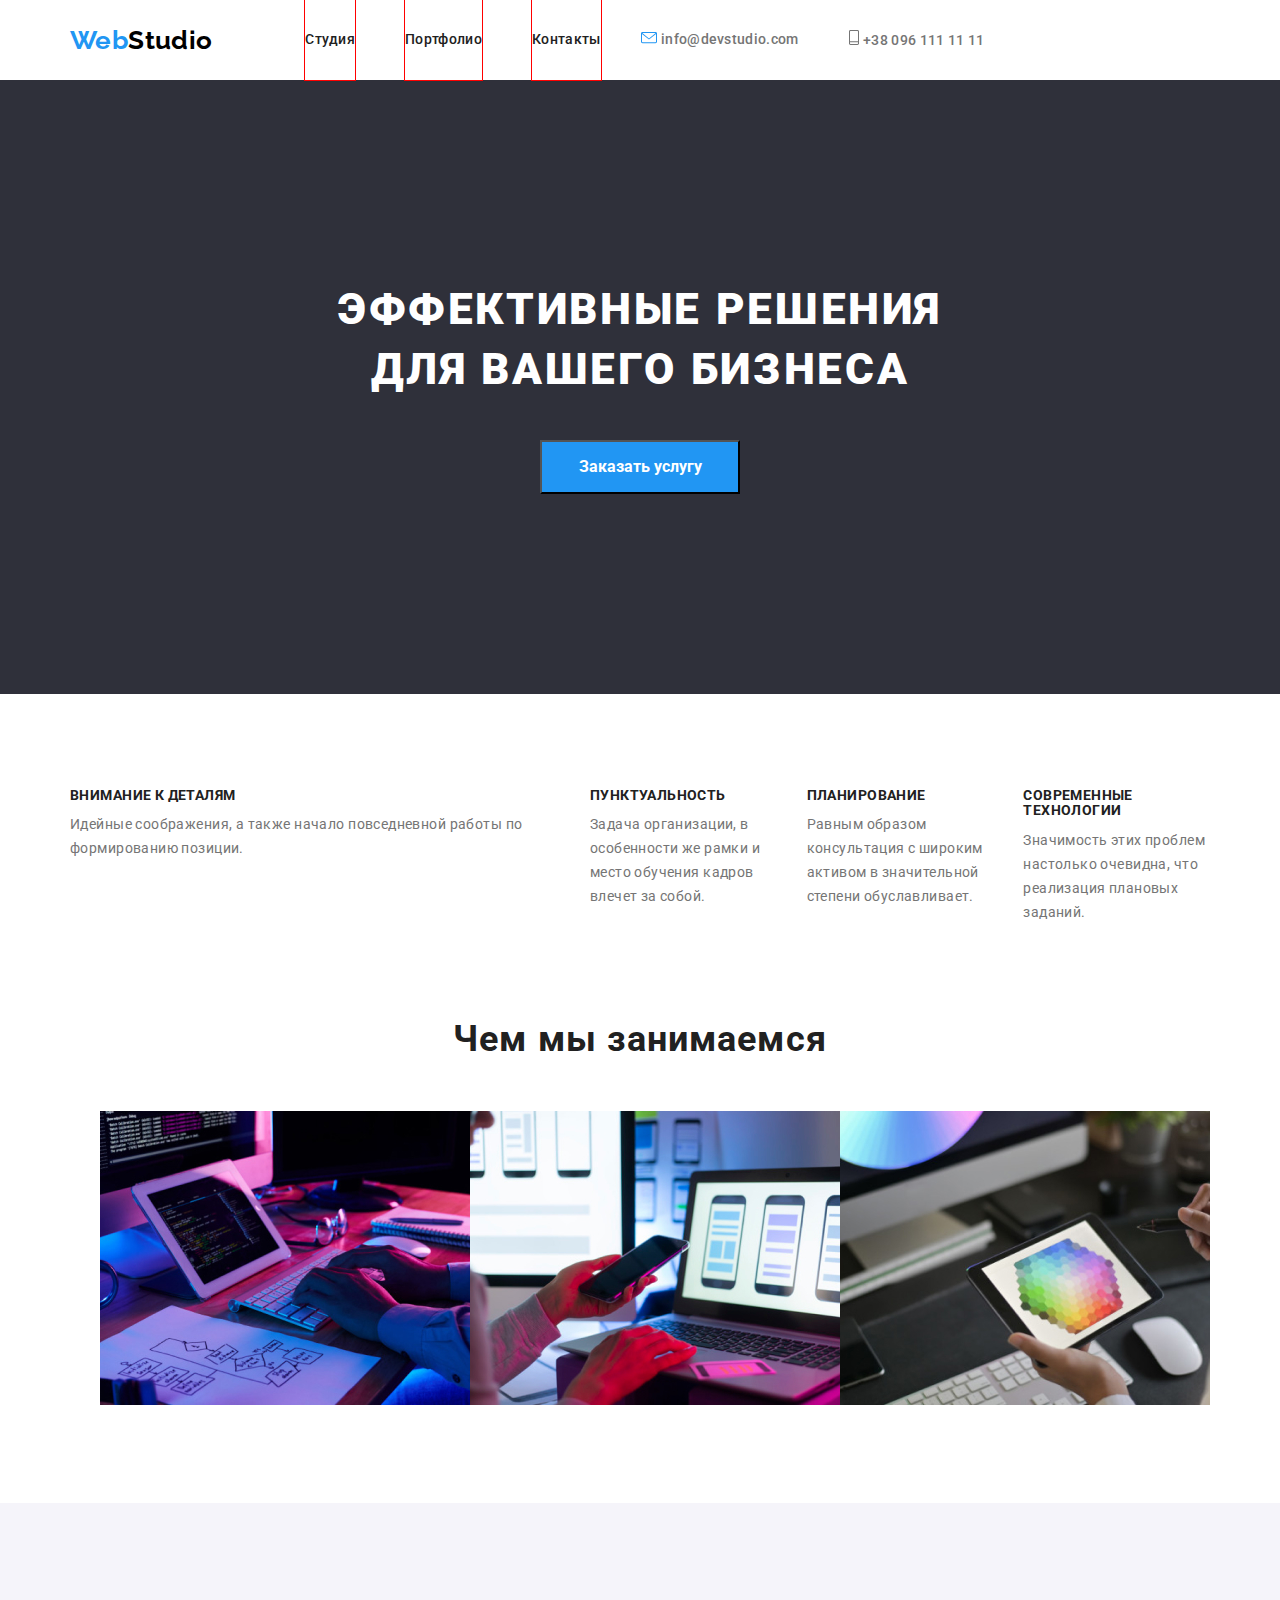
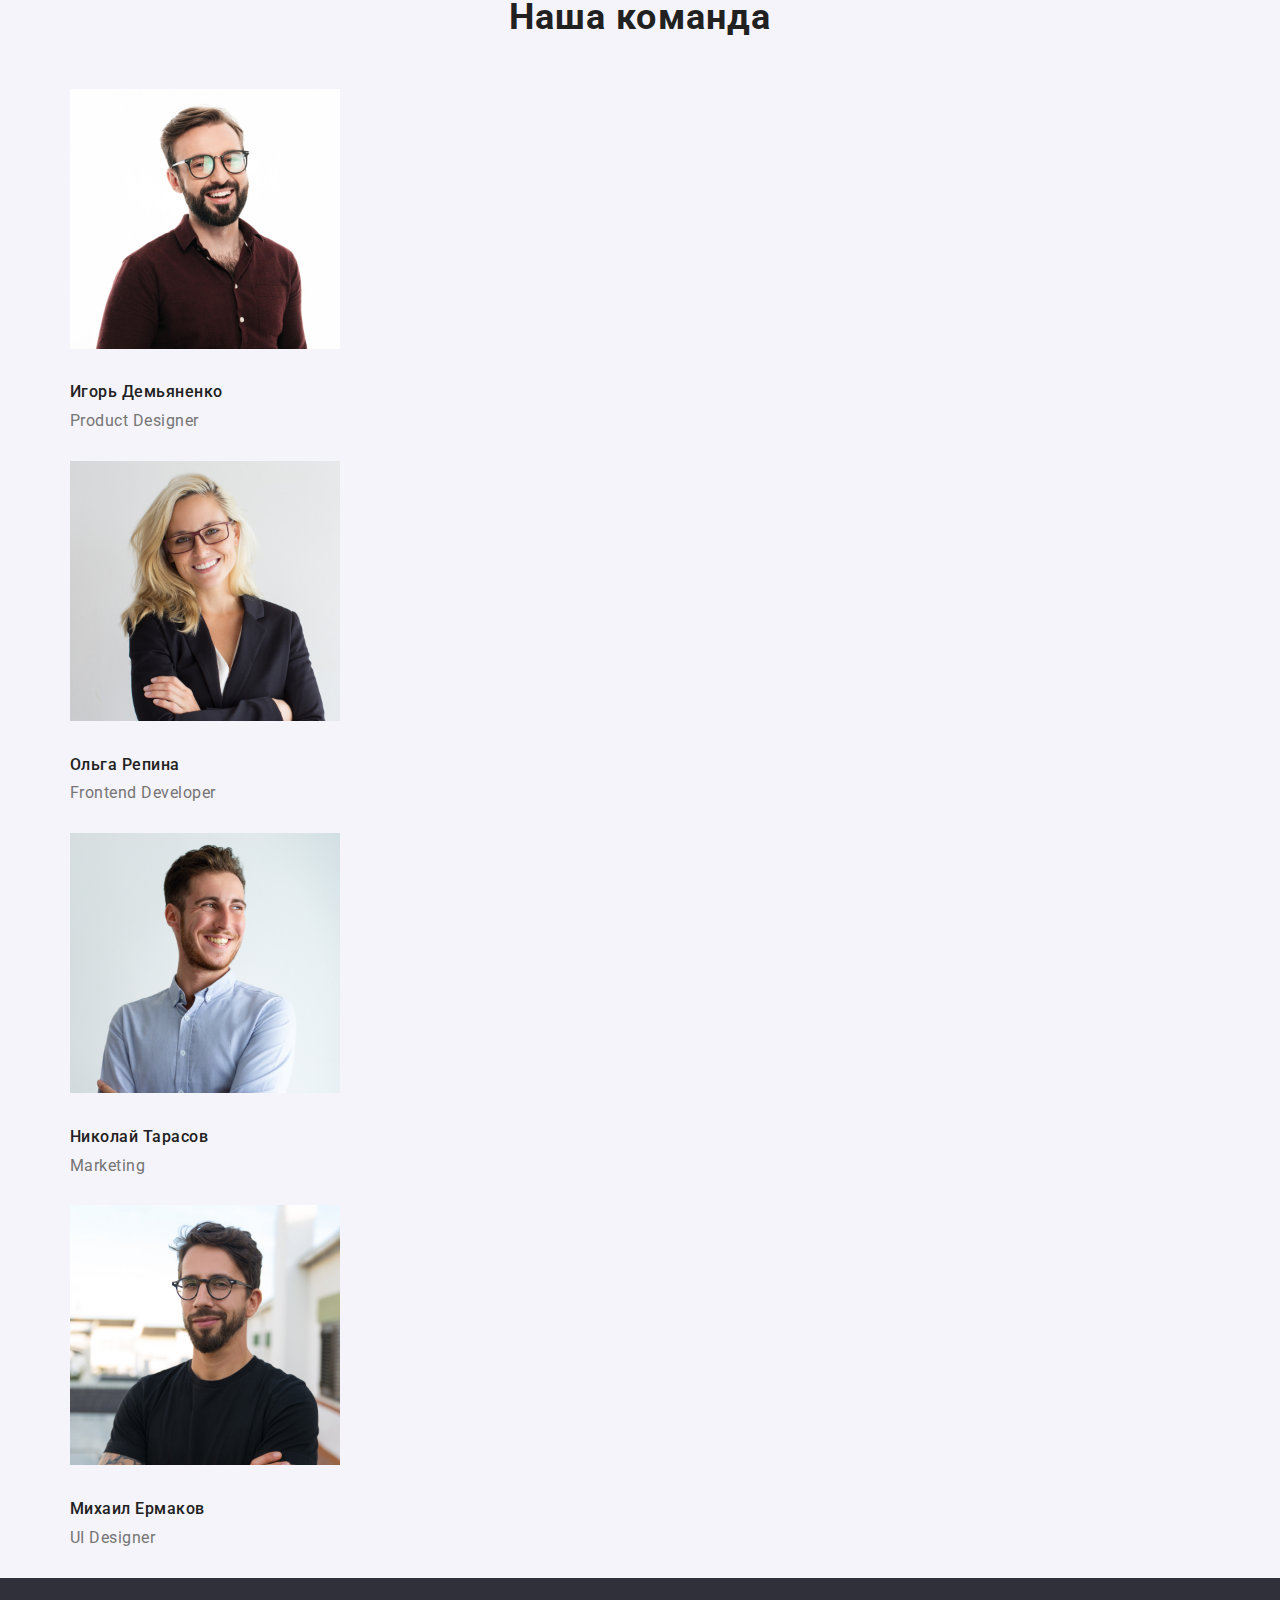
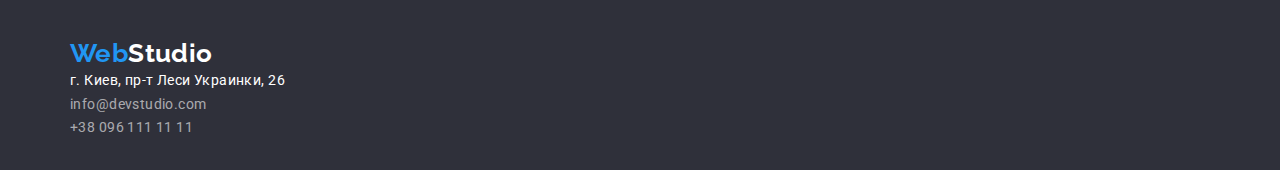
==== index.html @ 966b2a79 "добавляет флекс боксы" ====
<!DOCTYPE html>
<html lang="ru">
  <head>
    <meta charset="UTF-8" />
    <meta name="viewport" content="width=device-width, initial-scale=1.0" />
    <title>Студия</title>
    <link
      href="https://fonts.googleapis.com/css2?family=Raleway:wght@700&family=Roboto:wght@400;500;700;900&display=swap"
      rel="stylesheet"
    />
    <link
      rel="stylesheet"
      href="https://cdnjs.cloudflare.com/ajax/libs/modern-normalize/0.7.0/modern-normalize.min.css"
    />
    <link rel="stylesheet" href="./css/style.css" />
  </head>

  <body>
    <!--Logo, Navigation, Contacts, Шапка сайта-->

    <header class="page-header">
      <div class="container">
        <div class="main-header">
          <nav class="nav-box">
            <a href="" class="logo">
              <span class="logo-web">Web</span>
              <span class="logo-studio">Studio</span>
            </a>
            <ul class="site-nav">
              <li class="item"><a href="" class="nav-link">Студия</a></li>
              <li class="item">
                <a href="./portfolio.html" class="nav-link">Портфолио</a>
              </li>
              <li class="item"><a href="" class="nav-link">Контакты</a></li>
            </ul>
          </nav>
          <address>
            <ul class="contacts">
              <li class="item">
                <img src="./img/mail.svg" alt="почта" />
                <a class="contacts-link" href="mailto:info@devstudio.com"
                  >info@devstudio.com</a
                >
              </li>
              <li class="item">
                <img src="./img/tell.svg" alt="телефон" />
                <a class="contacts-link" href="tel:+380961111111"
                  >+38 096 111 11 11</a
                >
              </li>
            </ul>
          </address>
        </div>
      </div>
    </header>

    <main>
      <!--Hero, Эффективные решения для вашего бизнеса-->

      <section class="hero">
        <div class="container">
          <h1 class="hero-title">
            Эффективные решения <br />
            для вашего бизнеса
          </h1>
          <div class="btn-container">
            <button class="hero-btn">Заказать услугу</button>
          </div>
        </div>
      </section>

      <!--Edge, Наши преимущества-->

      <section class="edge">
        <div class="container">
          <h2 class="edge-hidden">Наши преимущества</h2>
          <ul class="edge-list">
            <li class="edge-item">
              <h3 class="edge-title">Внимание к деталям</h3>
              <p class="edge-text">
                Идейные соображения, а также начало повседневной работы по
                формированию позиции.
              </p>
            </li>
            <li class="edge-item">
              <h3 class="edge-title">Пунктуальность</h3>
              <p class="edge-text">
                Задача организации, в особенности же рамки и место обучения
                кадров влечет за собой.
              </p>
            </li>
            <li class="edge-item">
              <h3 class="edge-title">Планирование</h3>
              <p class="edge-text">
                Равным образом консультация с широким активом в значительной
                степени обуславливает.
              </p>
            </li>
            <li class="edge-item">
              <h3 class="edge-title">Современные технологии</h3>
              <p class="edge-text">
                Значимость этих проблем настолько очевидна, что реализация
                плановых заданий.
              </p>
            </li>
          </ul>
        </div>
      </section>

      <!--Works, Чем мы занимаемся-->

      <section class="work">
        <div class="container">
          <h2 class="work-title">Чем мы занимаемся</h2>
          <ul class="work-list">
            <li>
              <img
                src="./img/img.jpg"
                alt="Десктопные приложения"
                width="370"
              />
            </li>
            <li>
              <img
                src="./img/img2.jpg"
                alt="Мобильные приложения"
                width="370"
              />
            </li>
            <li>
              <img src="./img/img3.jpg" alt="Дизайн" width="370" />
            </li>
          </ul>
        </div>
      </section>

      <!-- Staff, Наша команда-->

      <section class="staff">
        <div class="container">
          <h2 class="staff-title">Наша команда</h2>
          <ul class="staff-list">
            <li>
              <img
                class="image"
                src="./img/igor-dem.jpg"
                alt="Игорь Демьяненко"
                width="270"
              />
              <p class="name">Игорь Демьяненко</p>
              <p class="descript">Product Designer</p>
            </li>
            <li>
              <img src="./img/olga.jpg" alt="Ольга Репина" width="270" />
              <p class="name">Ольга Репина</p>
              <p class="descript">Frontend Developer</p>
            </li>
            <li>
              <img src="./img/nikolay.jpg" alt="Николай Тарасов" width="270" />
              <p class="name">Николай Тарасов</p>
              <p class="descript">Marketing</p>
            </li>
            <li>
              <img src="./img/mikael.jpg" alt="Михаил Ермаков" width="270" />
              <p class="name">Михаил Ермаков</p>
              <p class="descript">UI Designer</p>
            </li>
          </ul>
        </div>
      </section>
    </main>

    <footer class="footer">
      <div class="container">
        <a href="" class="logo-footer">
          <span class="logo-web">Web</span>
          <span class="logo-studio-fotter">Studio</span>
        </a>
        <address>
          <ul class="footer-list">
            <li class="adress">г. Киев, пр-т Леси Украинки, 26</li>
            <li>
              <a class="adress_link" href="mailto:info@devstudio.com"
                >info@devstudio.com</a
              >
            </li>
            <li>
              <a class="adress_link" href="tel:+380961111111"
                >+38 096 111 11 11</a
              >
            </li>
          </ul>
        </address>
      </div>
    </footer>
  </body>
</html>
---- css/style.css ----
html {
  box-sizing: border-box;
}

*,
*::before,
*::after {
  box-sizing: inherit;
}

body {
  font-family: "Roboto", sans-serif;
  color: #757575;
  letter-spacing: 0.02em;
}

ul {
  list-style-type: none;
  margin: 0px;
}

a {
  text-decoration: none;
}

/* container */
.container {
  width: 1170px;
  margin-left: auto;
  margin-right: auto;
  padding-right: 15px;
  padding-left: 15px;
}

/* page-header */

.main-header {
  display: flex;
  align-items: center;
}
/* Logo */
.logo {
  font-family: "Raleway", sans-serif;
  font-weight: 700;
  font-size: 26px;
  line-height: 1.19;
  text-decoration: none;
}

.logo .logo-studio {
  color: #000000;
  margin-left: -6px;
  margin-right: 93px;
}

.logo .logo-web {
  color: #2196f3;
}

.logo-footer .logo-web {
  color: #2196f3;
}

.logo-footer .logo-studio-fotter {
  margin-left: -6px;
  color: #ffffff;
}

.logo-footer {
  display: inline-block;
  margin-top: 60px;

  font-family: "Raleway", sans-serif;
  font-weight: 700;
  font-size: 26px;
  line-height: 1.19;
  text-decoration: none;
}

/* Navigation */
.site-nav {
  display: flex;
  margin-left: 0px;
  padding-left: 0px;
}

.nav-box {
  display: flex;
  align-items: center;
}

.site-nav .item {
  outline: 1px solid red;
}

.site-nav .item:not(:last-child) {
  margin-right: 50px;
}

.site-nav .nav-link {
  display: block;
  padding-top: 32px;
  padding-bottom: 32px;
  color: #212121;
  font-weight: 500;
  font-size: 14px;
  line-height: 1.14;
}

.nav-link:hover,
.nav-link:focus {
  color: #2196f3;
}

/* Contacts Header */
.contacts {
  display: flex;
  margin-left: auto;
}

.contacts .item:not(:last-child) {
  margin-right: 50px;
}

.contacts .contacts-link {
  font-style: normal;
  font-weight: 500;
  font-size: 14px;
  line-height: 1.14;
  color: #757575;
}

.contacts-link:hover,
.contacts-link:focus {
  color: #2196f3;
}

/* Hero */
.hero {
  background-color: #2f303a;
  color: #ffffff;
}

.hero .hero-title {
  margin: 0px;
  padding-top: 200px;
  margin-bottom: 40px;

  font-weight: 900;
  font-size: 44px;
  line-height: 1.36;
  letter-spacing: 0.06em;
  text-align: center;
  text-transform: uppercase;
}

.hero .hero-btn {
  padding: 10px 32px;
  width: 200px;

  color: #ffffff;
  font-family: "Roboto", sans-serif;
  background-color: #2196f3;
  font-weight: 700;
  font-size: 16px;
  line-height: 1.87;
  text-align: center;
}

.btn-container {
  text-align: center;
  margin-left: auto;
  margin-right: auto;
  padding-bottom: 200px;
}

/* Edge Преимущества */
.edge-list {
  display: flex;
  padding: 94px 0px;
}

.edge .edge-title {
  margin: 0px;
  margin-bottom: 10px;

  color: #212121;
  font-weight: 700;
  font-size: 14px;
  line-height: 1.14;
  letter-spacing: 0.03em;
  text-transform: uppercase;
}

.edge-item:not(:first-child) {
  padding-left: 30px;
  width: 270px;
}

.edge-hidden {
  display: none;
}

.edge-text {
  margin: 0px;

  font-size: 14px;
  line-height: 1.71;
  letter-spacing: 0.03em;
}

/* Works */

.work .work-title {
  margin: 0px;
  margin-bottom: 50px;

  color: #212121;
  font-weight: bold;
  font-size: 36px;
  line-height: 1.16;
  letter-spacing: 0.03em;
  text-align: center;
}

.work-list {
  display: inline-flex;

  margin: 0px;
  margin-right: auto;
  margin-left: auto;
  padding-right: 0px;
  padding-left: 0px;
  padding-bottom: 94px;
}

.work-list:not(:first-child) {
  padding-left: 30px;
}

/* Stuff */
.staff {
  background-color: #f5f4fa;
}
.staff .staff-title {
  margin: 0px;
  margin-bottom: 50px;
  padding-top: 94px;

  color: #212121;
  font-weight: 700;
  font-size: 36px;
  line-height: 1.16;
  letter-spacing: 0.03em;
  text-align: center;
}

.staff ul {
  padding-left: 0px;
}

.staff-list .name {
  margin-bottom: 10px;
  margin-top: 30px;

  color: #212121;
  font-weight: 500;
  font-size: 16px;
  line-height: 1.18;
  letter-spacing: 0.03em;
}

.image {
  margin-left: 0px;
  margin-right: 0px;
}

.staff-list .descript {
  margin: 0px;
  padding-bottom: 30px;

  font-size: 16px;
  line-height: 1.18;
  letter-spacing: 0.03em;
}

/* Footer */
.footer {
  background-color: #2f303a;
}

.footer .adress {
  color: #ffffff;
  font-style: normal;
  font-size: 14px;
  line-height: 1.71;
  letter-spacing: 0.03em;
}

.footer-list {
  padding: 0px;
}

.footer-list:last-child {
  padding-bottom: 30px;
}

.footer .adress_link {
  color: rgba(255, 255, 255, 0.6);
  font-style: normal;
  font-size: 14px;
  line-height: 1.71;
  letter-spacing: 0.03em;
}

.footer .adress_link:focus,
.footer .adress_link:hover {
  color: #2196f3;
}
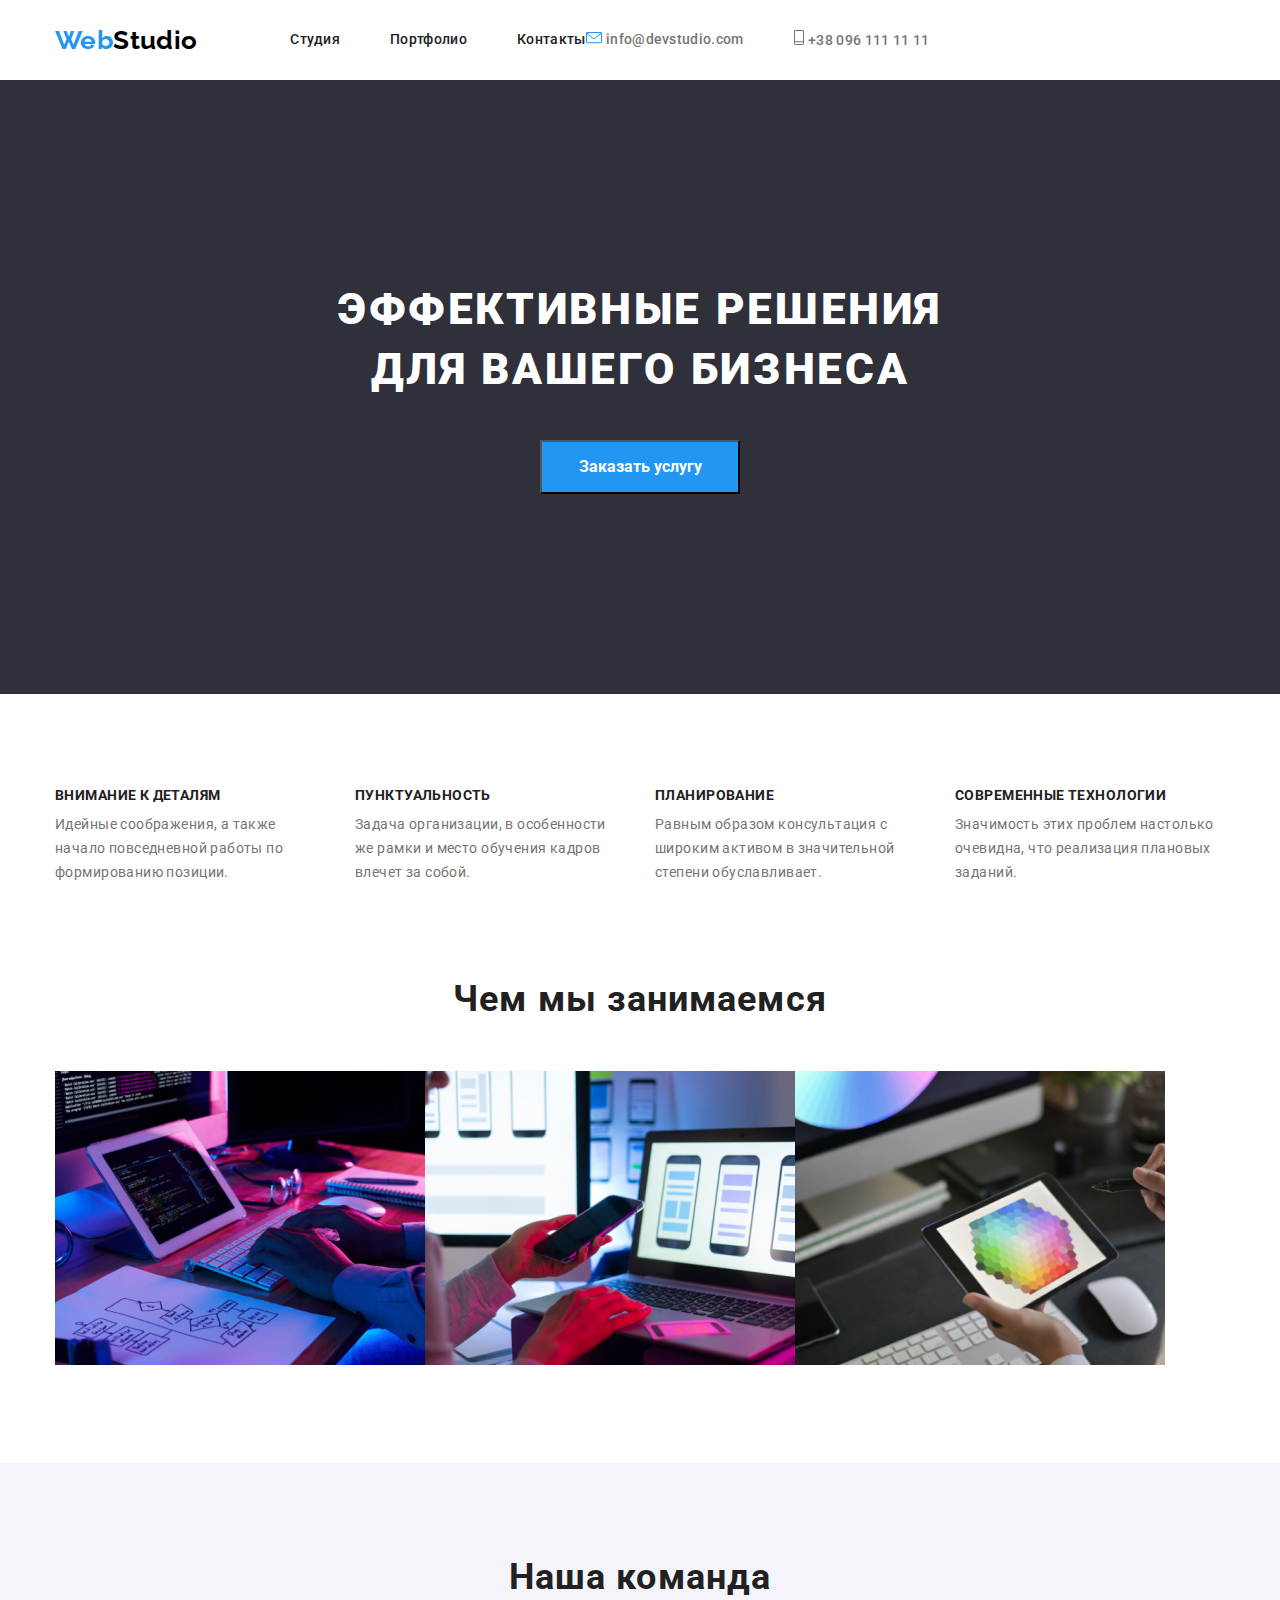
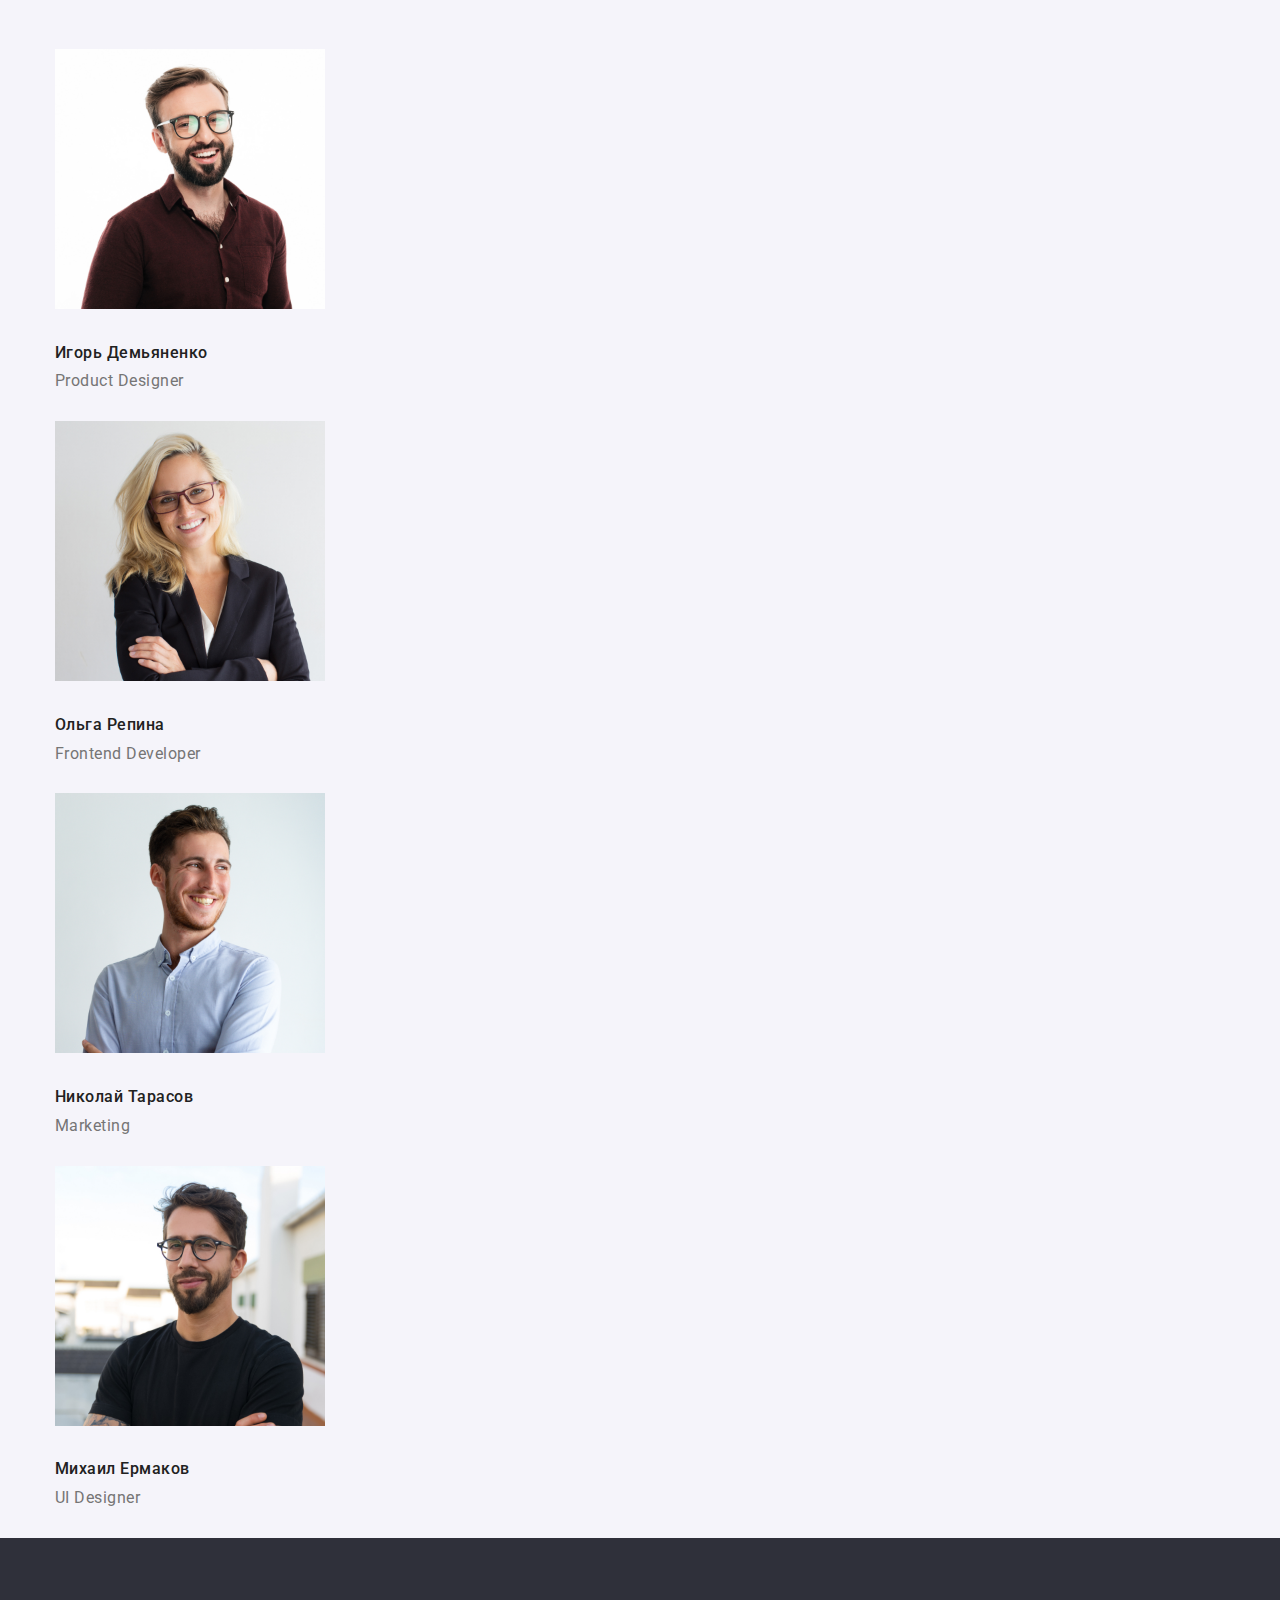
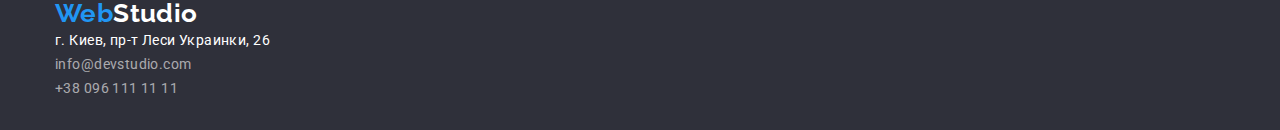
==== commit 56ea7419: "Правки третьего дз" ====
--- a/index.html
+++ b/index.html
@@ -34,22 +34,24 @@
               <li class="item"><a href="" class="nav-link">Контакты</a></li>
             </ul>
           </nav>
-          <address>
-            <ul class="contacts">
-              <li class="item">
-                <img src="./img/mail.svg" alt="почта" />
-                <a class="contacts-link" href="mailto:info@devstudio.com"
-                  >info@devstudio.com</a
-                >
-              </li>
-              <li class="item">
-                <img src="./img/tell.svg" alt="телефон" />
-                <a class="contacts-link" href="tel:+380961111111"
-                  >+38 096 111 11 11</a
-                >
-              </li>
-            </ul>
-          </address>
+          <div class="contacts-box">
+            <address>
+              <ul class="contacts">
+                <li class="item">
+                  <img src="./img/mail.svg" alt="почта" />
+                  <a class="contacts-link" href="mailto:info@devstudio.com"
+                    >info@devstudio.com</a
+                  >
+                </li>
+                <li class="item">
+                  <img src="./img/tell.svg" alt="телефон" />
+                  <a class="contacts-link" href="tel:+380961111111"
+                    >+38 096 111 11 11</a
+                  >
+                </li>
+              </ul>
+            </address>
+          </div>
         </div>
       </div>
     </header>
--- a/css/style.css
+++ b/css/style.css
@@ -1,13 +1,3 @@
-html {
-  box-sizing: border-box;
-}
-
-*,
-*::before,
-*::after {
-  box-sizing: inherit;
-}
-
 body {
   font-family: "Roboto", sans-serif;
   color: #757575;
@@ -17,6 +7,7 @@
 ul {
   list-style-type: none;
   margin: 0px;
+  padding: 0px;
 }
 
 a {
@@ -25,7 +16,7 @@
 
 /* container */
 .container {
-  width: 1170px;
+  width: 1200px;
   margin-left: auto;
   margin-right: auto;
   padding-right: 15px;
@@ -44,7 +35,6 @@
   font-weight: 700;
   font-size: 26px;
   line-height: 1.19;
-  text-decoration: none;
 }
 
 .logo .logo-studio {
@@ -78,19 +68,15 @@
 }
 
 /* Navigation */
+.nav-box {
+  display: flex;
+  align-items: center;
+}
+
 .site-nav {
   display: flex;
   margin-left: 0px;
   padding-left: 0px;
-}
-
-.nav-box {
-  display: flex;
-  align-items: center;
-}
-
-.site-nav .item {
-  outline: 1px solid red;
 }
 
 .site-nav .item:not(:last-child) {
@@ -115,10 +101,9 @@
 /* Contacts Header */
 .contacts {
   display: flex;
-  margin-left: auto;
-}
-
-.contacts .item:not(:last-child) {
+}
+
+.contacts .item {
   margin-right: 50px;
 }
 
@@ -177,6 +162,7 @@
 /* Edge Преимущества */
 .edge-list {
   display: flex;
+  justify-content: space-between;
   padding: 94px 0px;
 }
 
@@ -191,9 +177,7 @@
   letter-spacing: 0.03em;
   text-transform: uppercase;
 }
-
-.edge-item:not(:first-child) {
-  padding-left: 30px;
+.edge-item {
   width: 270px;
 }
 
@@ -224,7 +208,7 @@
 }
 
 .work-list {
-  display: inline-flex;
+  display: flex;
 
   margin: 0px;
   margin-right: auto;
@@ -234,10 +218,6 @@
   padding-bottom: 94px;
 }
 
-.work-list:not(:first-child) {
-  padding-left: 30px;
-}
-
 /* Stuff */
 .staff {
   background-color: #f5f4fa;
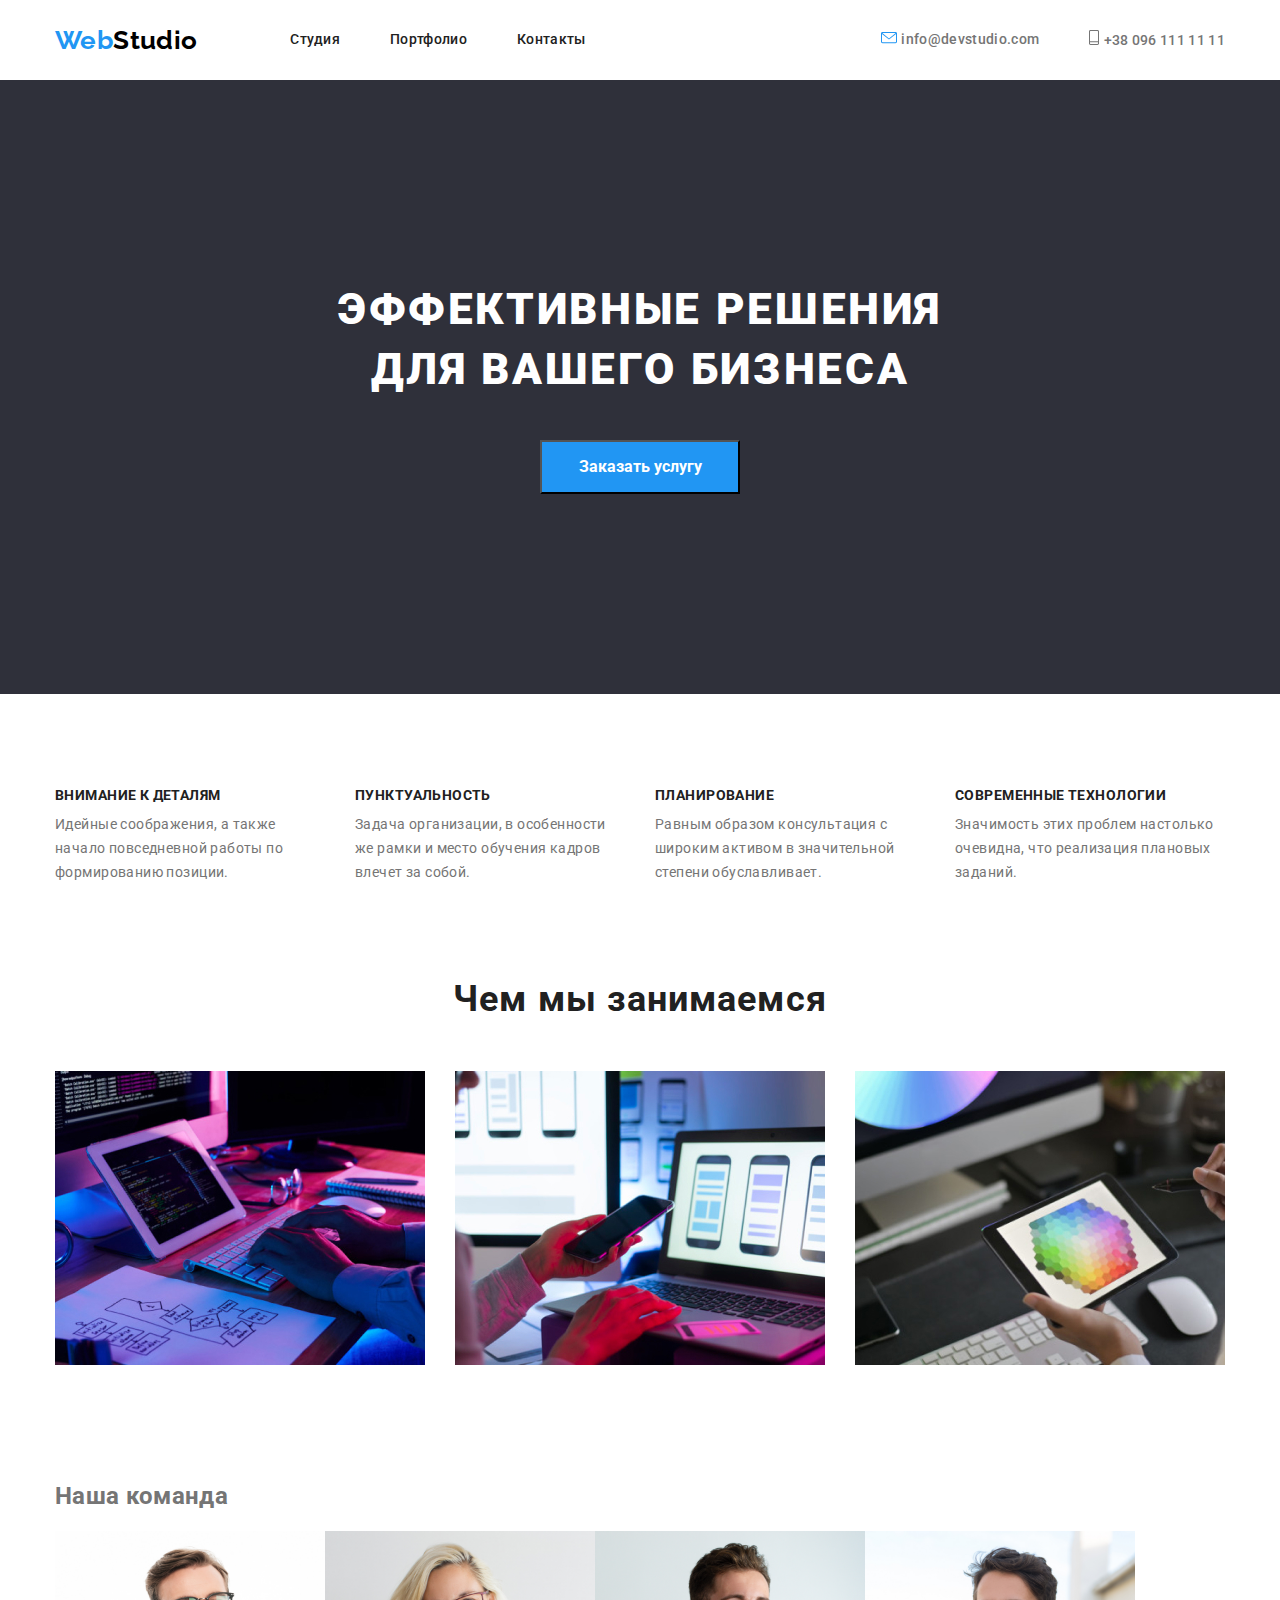
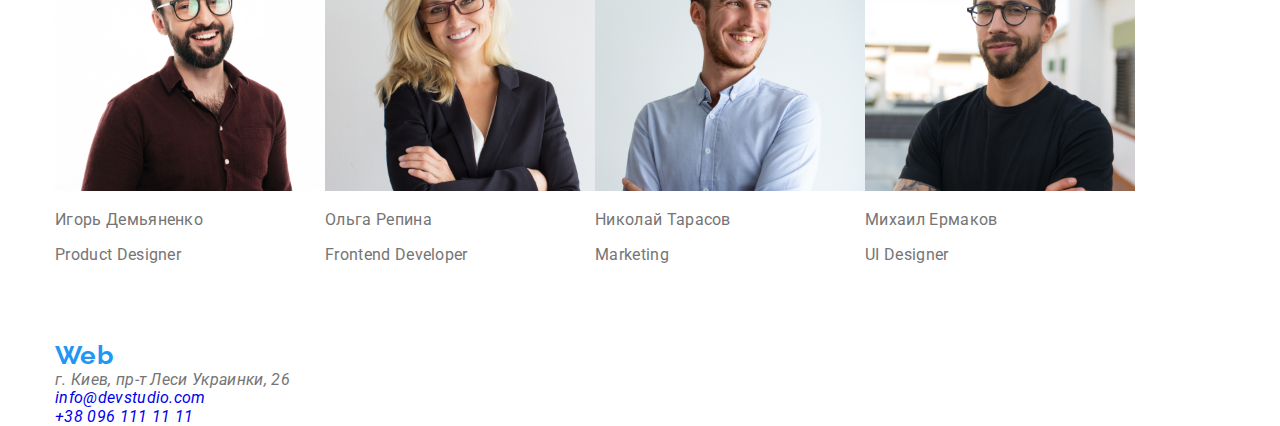
==== commit 0ecc4387: "Добавляет сетку первой половины страницы" ====
--- a/index.html
+++ b/index.html
@@ -19,46 +19,45 @@
     <!--Logo, Navigation, Contacts, Шапка сайта-->
 
     <header class="page-header">
-      <div class="container">
-        <div class="main-header">
-          <nav class="nav-box">
-            <a href="" class="logo">
-              <span class="logo-web">Web</span>
-              <span class="logo-studio">Studio</span>
-            </a>
-            <ul class="site-nav">
-              <li class="item"><a href="" class="nav-link">Студия</a></li>
-              <li class="item">
-                <a href="./portfolio.html" class="nav-link">Портфолио</a>
-              </li>
-              <li class="item"><a href="" class="nav-link">Контакты</a></li>
-            </ul>
-          </nav>
-          <div class="contacts-box">
-            <address>
-              <ul class="contacts">
-                <li class="item">
-                  <img src="./img/mail.svg" alt="почта" />
-                  <a class="contacts-link" href="mailto:info@devstudio.com"
-                    >info@devstudio.com</a
-                  >
-                </li>
-                <li class="item">
-                  <img src="./img/tell.svg" alt="телефон" />
-                  <a class="contacts-link" href="tel:+380961111111"
-                    >+38 096 111 11 11</a
-                  >
-                </li>
-              </ul>
-            </address>
-          </div>
-        </div>
+      <div class="container flex-box main-header">
+        <nav class="nav-box">
+          <a href="" class="logo">
+            <span class="logo-web">Web</span>
+            <span class="logo-studio">Studio</span>
+          </a>
+          <ul class="site-nav menu-list">
+            <li class="menu-item">
+              <a href="" class="nav-link">Студия</a>
+            </li>
+            <li class="menu-item">
+              <a href="./portfolio.html" class="nav-link">Портфолио</a>
+            </li>
+            <li class="menu-item">
+              <a href="" class="nav-link">Контакты</a>
+            </li>
+          </ul>
+        </nav>
+
+        <address>
+          <ul class="contacts">
+            <li class="item">
+              <img src="./img/mail.svg" alt="почта" />
+              <a class="contacts-link" href="mailto:info@devstudio.com"
+                >info@devstudio.com</a
+              >
+            </li>
+            <li class="item">
+              <img src="./img/tell.svg" alt="телефон" />
+              <a class="contacts-link" href="tel:+380961111111"
+                >+38 096 111 11 11</a
+              >
+            </li>
+          </ul>
+        </address>
       </div>
     </header>
-
     <main>
       <!--Hero, Эффективные решения для вашего бизнеса-->
-
       <section class="hero">
         <div class="container">
           <h1 class="hero-title">
@@ -72,11 +71,10 @@
       </section>
 
       <!--Edge, Наши преимущества-->
-
       <section class="edge">
         <div class="container">
           <h2 class="edge-hidden">Наши преимущества</h2>
-          <ul class="edge-list">
+          <ul class="edge-list flex-box">
             <li class="edge-item">
               <h3 class="edge-title">Внимание к деталям</h3>
               <p class="edge-text">
@@ -110,26 +108,25 @@
       </section>
 
       <!--Works, Чем мы занимаемся-->
-
       <section class="work">
         <div class="container">
           <h2 class="work-title">Чем мы занимаемся</h2>
-          <ul class="work-list">
-            <li>
+          <ul class="work-list flex-box">
+            <li class="work-item">
               <img
                 src="./img/img.jpg"
                 alt="Десктопные приложения"
                 width="370"
               />
             </li>
-            <li>
+            <li class="work-item">
               <img
                 src="./img/img2.jpg"
                 alt="Мобильные приложения"
                 width="370"
               />
             </li>
-            <li>
+            <li class="work-item">
               <img src="./img/img3.jpg" alt="Дизайн" width="370" />
             </li>
           </ul>
@@ -141,7 +138,7 @@
       <section class="staff">
         <div class="container">
           <h2 class="staff-title">Наша команда</h2>
-          <ul class="staff-list">
+          <ul class="staff-list flex-box">
             <li>
               <img
                 class="image"
--- a/css/style.css
+++ b/css/style.css
@@ -23,14 +23,23 @@
   padding-left: 15px;
 }
 
+.flex-box {
+  display: flex;
+}
+
+.menu-list {
+  display: flex;
+}
+
 /* page-header */
 
 .main-header {
-  display: flex;
   align-items: center;
 }
 /* Logo */
 .logo {
+  margin-right: 93px;
+
   font-family: "Raleway", sans-serif;
   font-weight: 700;
   font-size: 26px;
@@ -40,7 +49,6 @@
 .logo .logo-studio {
   color: #000000;
   margin-left: -6px;
-  margin-right: 93px;
 }
 
 .logo .logo-web {
@@ -71,15 +79,15 @@
 .nav-box {
   display: flex;
   align-items: center;
+  margin-right: auto;
 }
 
 .site-nav {
-  display: flex;
   margin-left: 0px;
   padding-left: 0px;
 }
 
-.site-nav .item:not(:last-child) {
+.menu-item:not(:last-child) {
   margin-right: 50px;
 }
 
@@ -103,7 +111,7 @@
   display: flex;
 }
 
-.contacts .item {
+.contacts .item:first-child {
   margin-right: 50px;
 }
 
@@ -161,9 +169,13 @@
 
 /* Edge Преимущества */
 .edge-list {
-  display: flex;
   justify-content: space-between;
-  padding: 94px 0px;
+  padding-top: 94px;
+  margin-bottom: 94px;
+}
+
+.edge-item:not(:last-child) {
+  margin-right: 30px;
 }
 
 .edge .edge-title {
@@ -208,20 +220,20 @@
 }
 
 .work-list {
-  display: flex;
-
-  margin: 0px;
-  margin-right: auto;
-  margin-left: auto;
   padding-right: 0px;
   padding-left: 0px;
   padding-bottom: 94px;
 }
 
-/* Stuff */
-.staff {
-  background-color: #f5f4fa;
-}
+.work-item {
+  width: calc((100% - 30px * 2) / 3);
+  margin-right: 30px;
+}
+
+.team-item:nth-last-child(-n + 3) {
+  margin-bottom: 0;
+
+  /* Stuff */
 .staff .staff-title {
   margin: 0px;
   margin-bottom: 50px;
@@ -235,9 +247,6 @@
   text-align: center;
 }
 
-.staff ul {
-  padding-left: 0px;
-}
 
 .staff-list .name {
   margin-bottom: 10px;
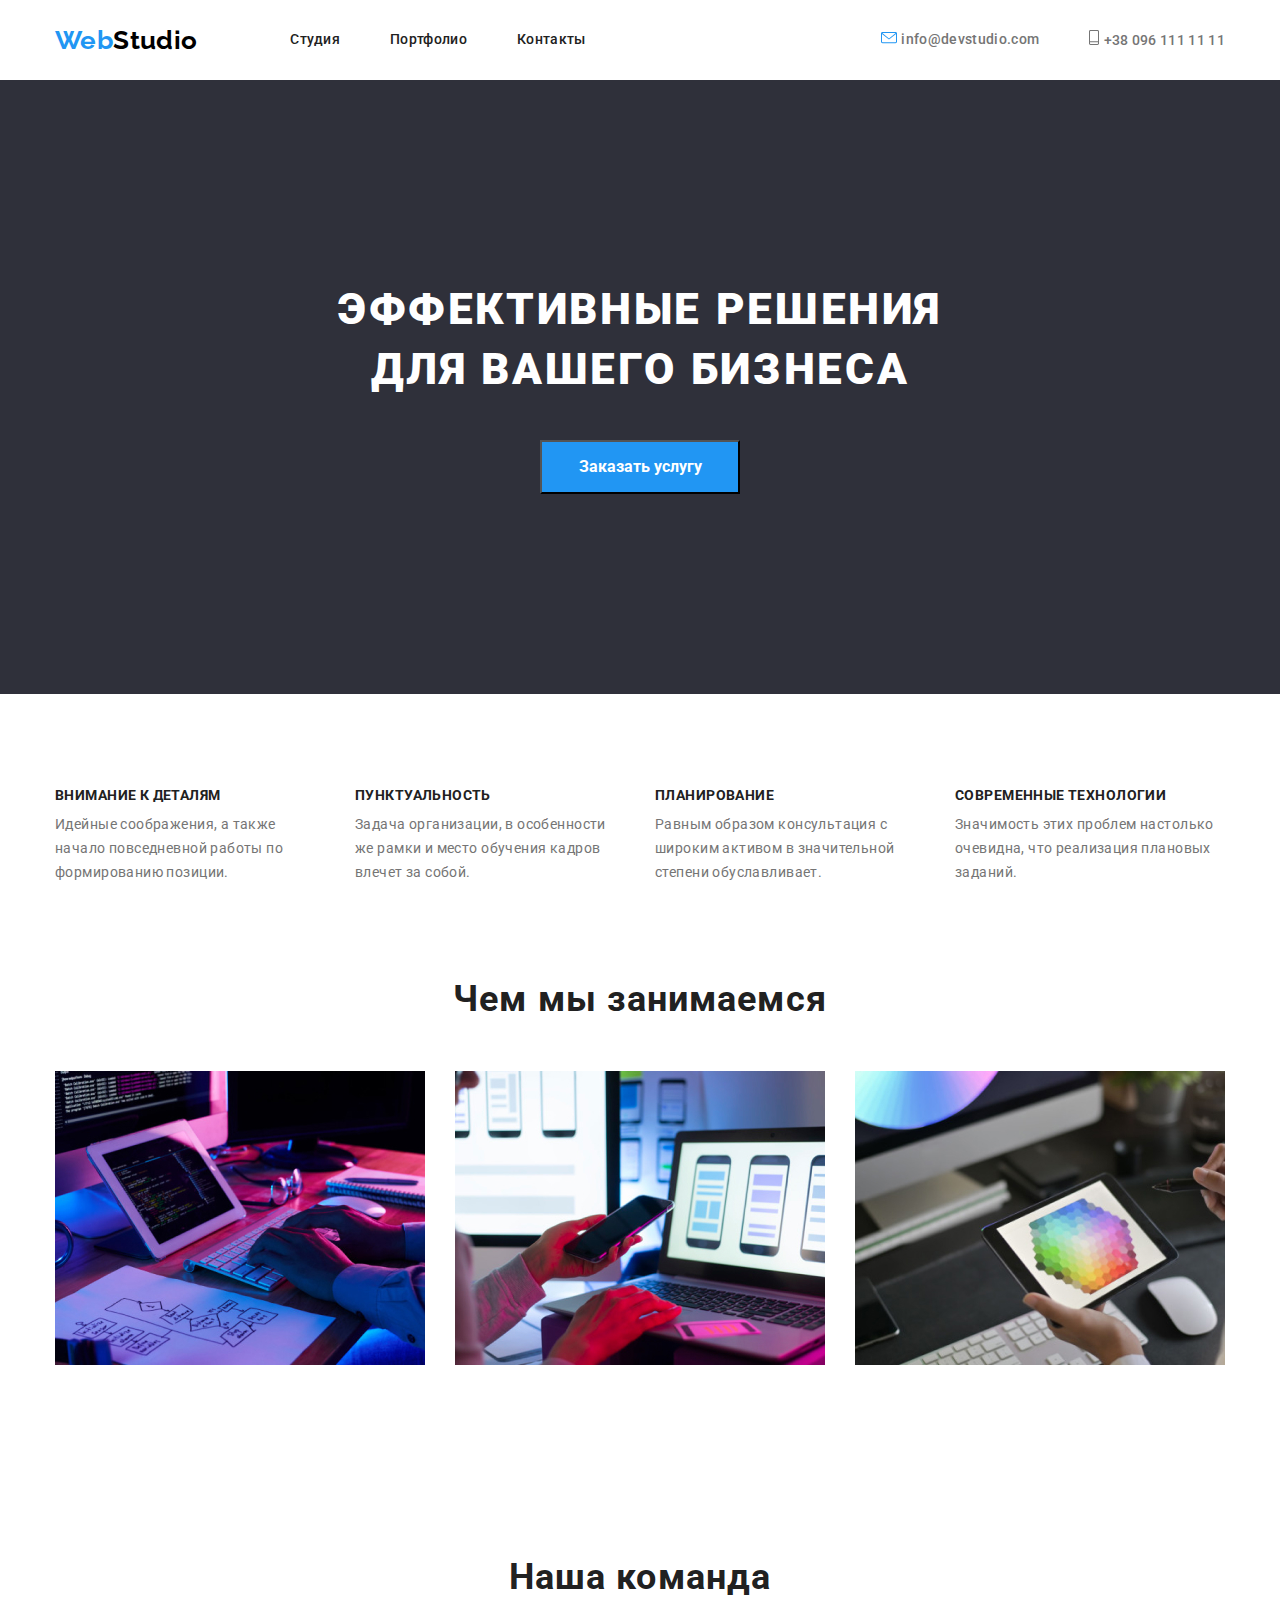
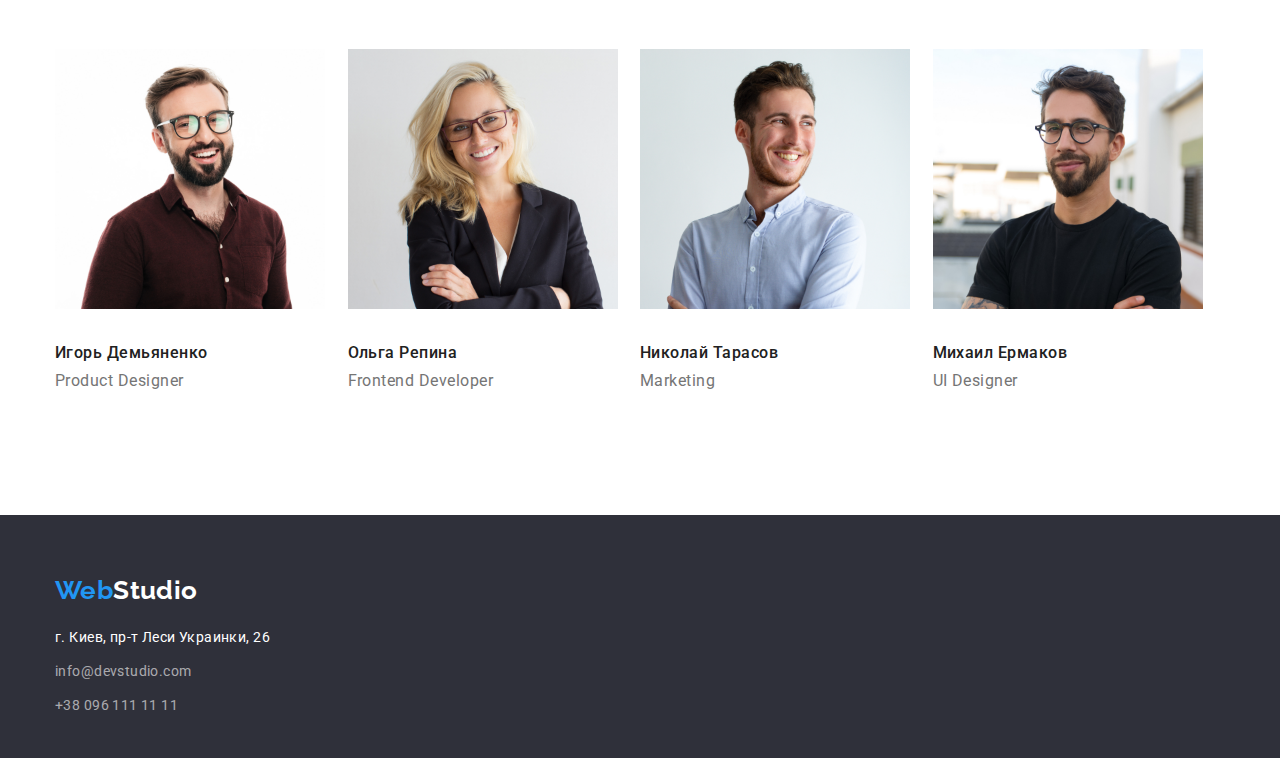
==== commit d4c97b35: "сетка первой страницы финиш" ====
--- a/index.html
+++ b/index.html
@@ -139,9 +139,8 @@
         <div class="container">
           <h2 class="staff-title">Наша команда</h2>
           <ul class="staff-list flex-box">
-            <li>
+            <li class="staff-item">
               <img
-                class="image"
                 src="./img/igor-dem.jpg"
                 alt="Игорь Демьяненко"
                 width="270"
@@ -149,17 +148,17 @@
               <p class="name">Игорь Демьяненко</p>
               <p class="descript">Product Designer</p>
             </li>
-            <li>
+            <li class="staff-item">
               <img src="./img/olga.jpg" alt="Ольга Репина" width="270" />
               <p class="name">Ольга Репина</p>
               <p class="descript">Frontend Developer</p>
             </li>
-            <li>
+            <li class="staff-item">
               <img src="./img/nikolay.jpg" alt="Николай Тарасов" width="270" />
               <p class="name">Николай Тарасов</p>
               <p class="descript">Marketing</p>
             </li>
-            <li>
+            <li class="staff-item">
               <img src="./img/mikael.jpg" alt="Михаил Ермаков" width="270" />
               <p class="name">Михаил Ермаков</p>
               <p class="descript">UI Designer</p>
@@ -171,25 +170,27 @@
 
     <footer class="footer">
       <div class="container">
-        <a href="" class="logo-footer">
-          <span class="logo-web">Web</span>
-          <span class="logo-studio-fotter">Studio</span>
-        </a>
-        <address>
-          <ul class="footer-list">
-            <li class="adress">г. Киев, пр-т Леси Украинки, 26</li>
-            <li>
-              <a class="adress_link" href="mailto:info@devstudio.com"
-                >info@devstudio.com</a
-              >
-            </li>
-            <li>
-              <a class="adress_link" href="tel:+380961111111"
-                >+38 096 111 11 11</a
-              >
-            </li>
-          </ul>
-        </address>
+        <div class="footer-box">
+          <a href="" class="logo-footer">
+            <span class="logo-web">Web</span>
+            <span class="logo-studio-fotter">Studio</span>
+          </a>
+          <address>
+            <ul class="footer-list">
+              <li class="footer-item">г. Киев, пр-т Леси Украинки, 26</li>
+              <li class="footer-item">
+                <a class="adress_link" href="mailto:info@devstudio.com"
+                  >info@devstudio.com</a
+                >
+              </li>
+              <li class="footer-item">
+                <a class="adress_link" href="tel:+380961111111"
+                  >+38 096 111 11 11</a
+                >
+              </li>
+            </ul>
+          </address>
+        </div>
       </div>
     </footer>
   </body>
--- a/css/style.css
+++ b/css/style.css
@@ -67,6 +67,7 @@
 .logo-footer {
   display: inline-block;
   margin-top: 60px;
+  margin-bottom: 20px;
 
   font-family: "Raleway", sans-serif;
   font-weight: 700;
@@ -232,21 +233,12 @@
 
 .team-item:nth-last-child(-n + 3) {
   margin-bottom: 0;
-
-  /* Stuff */
-.staff .staff-title {
-  margin: 0px;
-  margin-bottom: 50px;
-  padding-top: 94px;
-
-  color: #212121;
-  font-weight: 700;
-  font-size: 36px;
-  line-height: 1.16;
-  letter-spacing: 0.03em;
-  text-align: center;
-}
-
+}
+
+/* Stuff */
+.staff-list {
+  flex-wrap: wrap;
+}
 
 .staff-list .name {
   margin-bottom: 10px;
@@ -259,9 +251,27 @@
   letter-spacing: 0.03em;
 }
 
-.image {
-  margin-left: 0px;
-  margin-right: 0px;
+.staff .staff-title {
+  margin: 0px;
+  margin-bottom: 50px;
+  padding-top: 94px;
+
+  color: #212121;
+  font-weight: 700;
+  font-size: 36px;
+  line-height: 1.16;
+  letter-spacing: 0.03em;
+  text-align: center;
+}
+
+.staff-item {
+  width: calc((100% - 30px * 4) / 4);
+  margin-right: 30px;
+  padding-bottom: 94px;
+}
+
+.staff-list:last-child {
+  margin-bottom: 0;
 }
 
 .staff-list .descript {
@@ -278,7 +288,13 @@
   background-color: #2f303a;
 }
 
-.footer .adress {
+.footer-box {
+  width: 270px;
+}
+
+.footer-item {
+  margin-bottom: 10px;
+
   color: #ffffff;
   font-style: normal;
   font-size: 14px;
@@ -288,6 +304,7 @@
 
 .footer-list {
   padding: 0px;
+  margin-bottom: 10px;
 }
 
 .footer-list:last-child {
